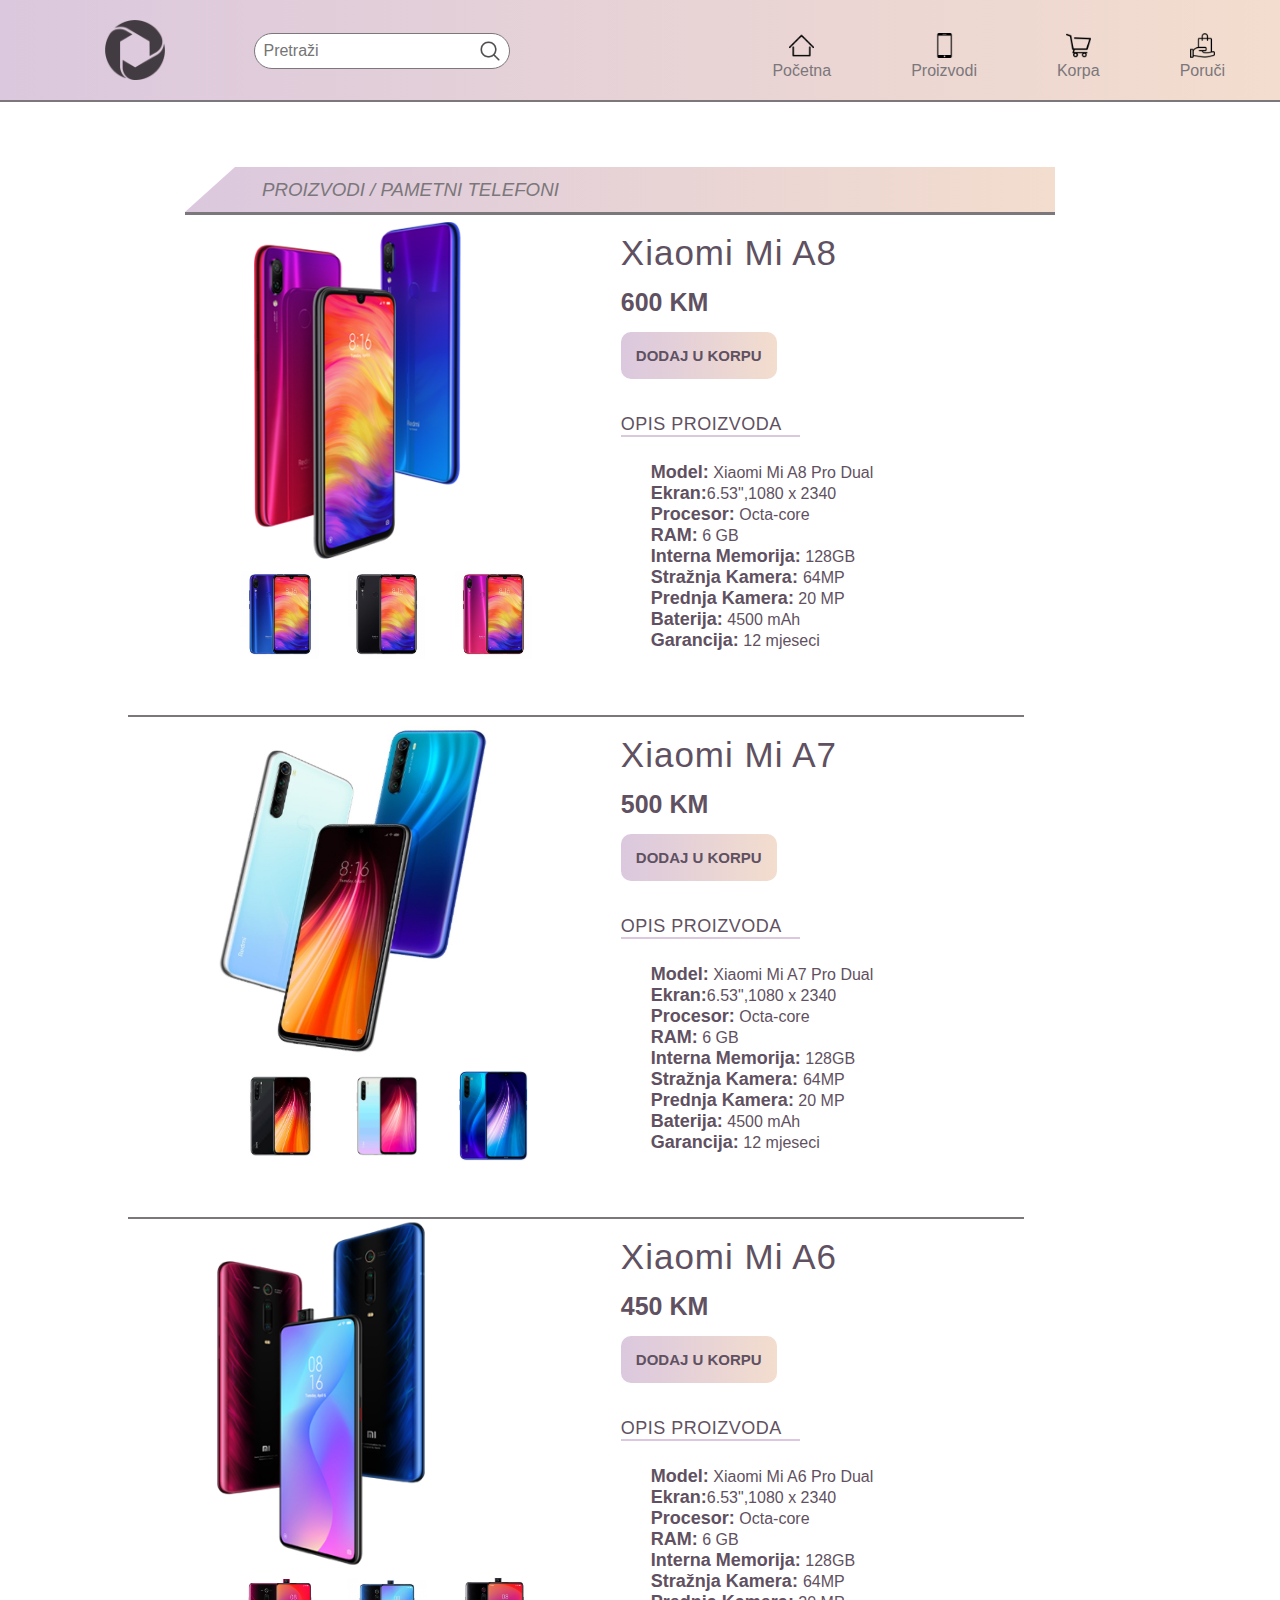
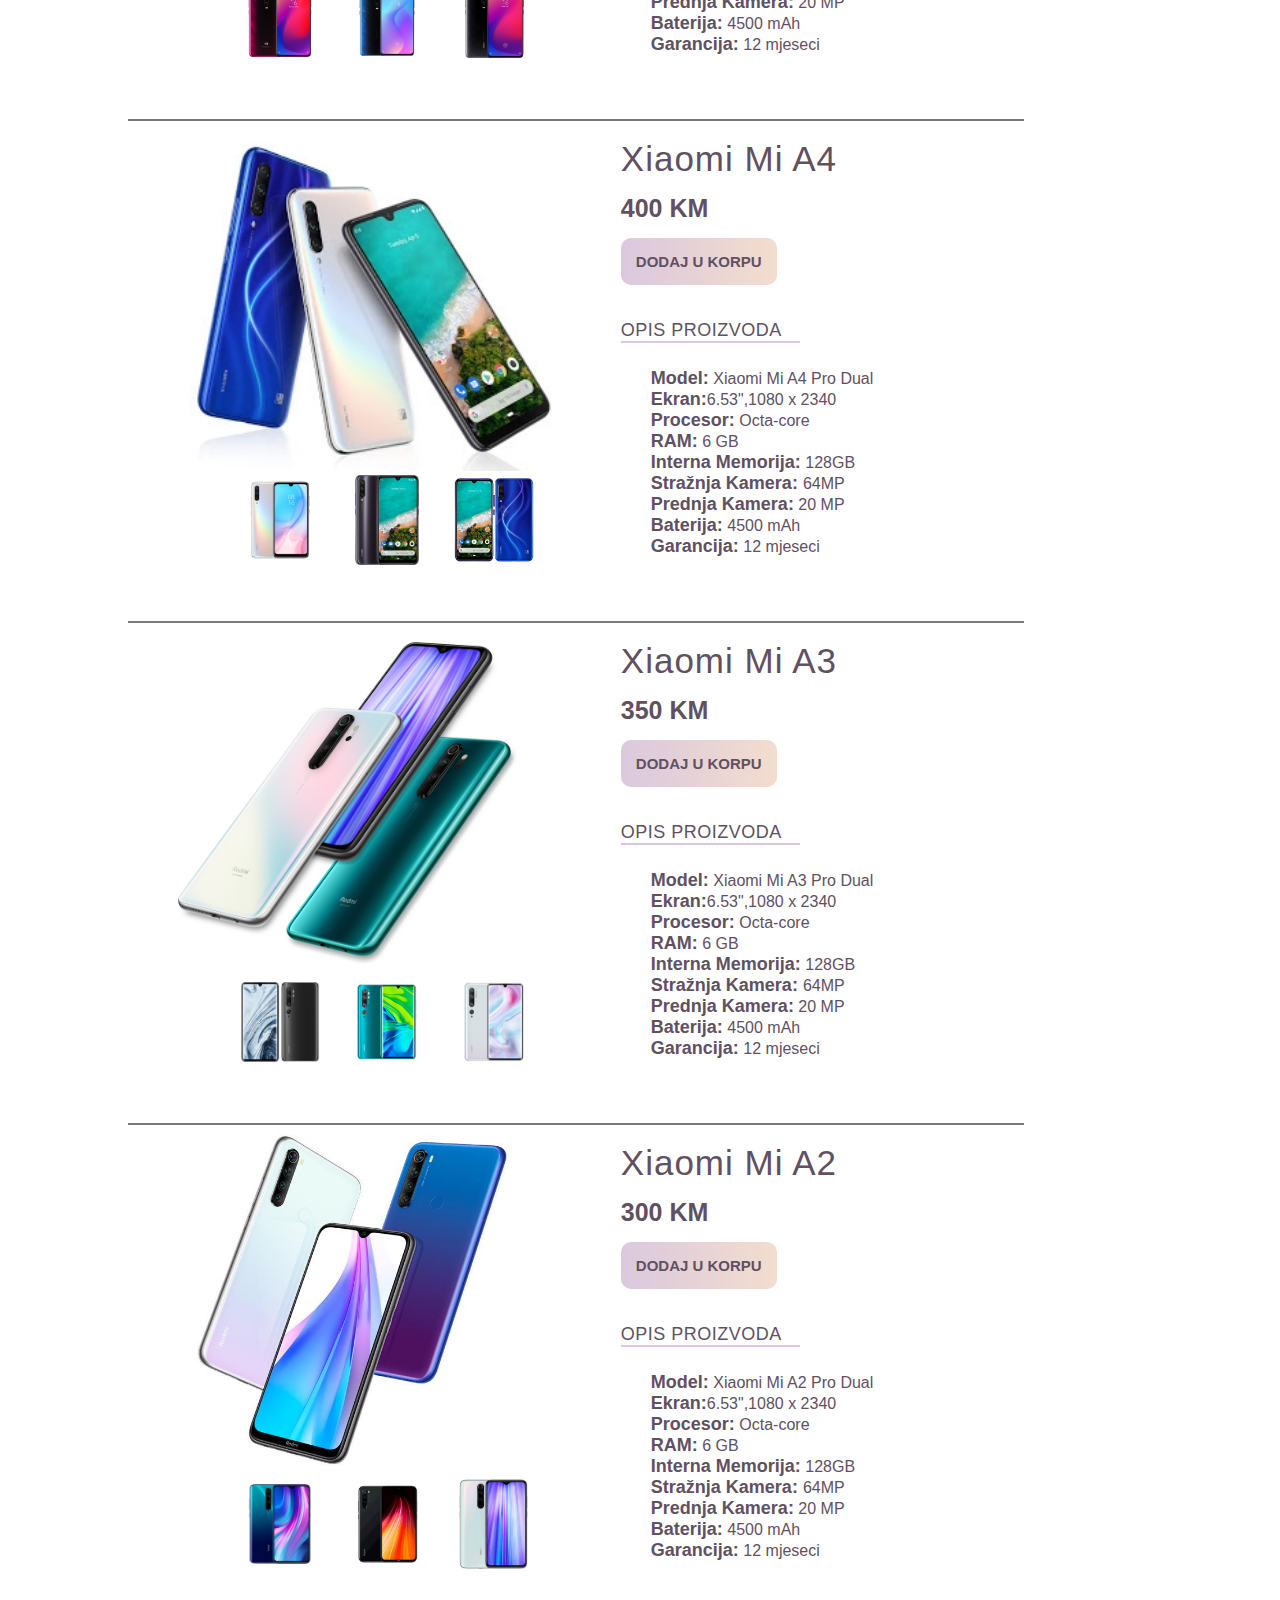
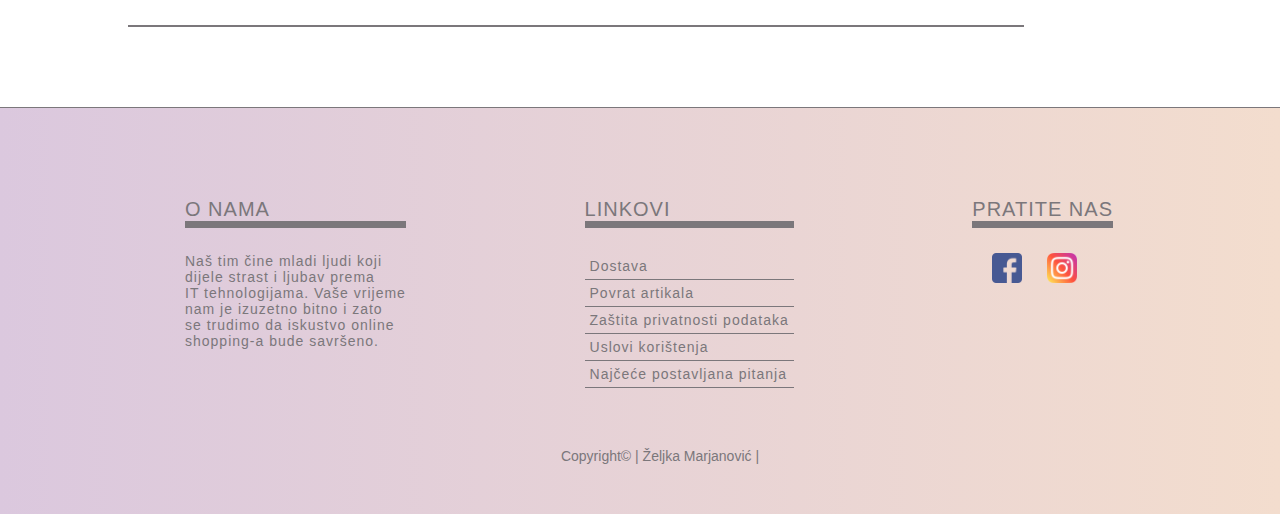
==== proizvodi.html @ 8cc70e80 "Add files via upload" ====
<!DOCTYPE html>
<html>
<head>
    <meta charset="UTF-8">
    <meta name="viewport" content="width=device-width, initial-scale=1.0">
    <title>Online Shop/Proizvodi</title>
    <link rel="stylesheet" href="style.css">
    <script type="text/javascript" src="validation.js"></script>
</head>
<body>
    <div class="nav-bar">
        <div class="search-box">
            <img src="img/logo.png" alt="Logo" class="logo">
            <input class="box" type="search" placeholder="Pretraži">
            <span class="input-img"><img src="img/magnifying-glass.png"></span>
        </div>
         <div class="menu-bar">
            <ul>
                <li><img src="img/home.png"><br><a href="index.html">Početna</a></li>
                <li><img src="img/smartphone-call.png"><br><a href="proizvodi.html">Proizvodi</a></li>
                <li><img src="img/shopping-cart-empty-side-view.png"><br><a href="korpa.html">Korpa</a></li>
                <li><img src="img/delivering.png"><br><a href="poruci.html">Poruči</a></li>
            </ul>
        </div>
    </div>
    <div class="container">
        <div class="subtitle">
            <h3>Proizvodi / Pametni telefoni</h3>
        </div>
    </div>
    <div class="zcontainer">
        <div class="ztext">
            <h1>Xiaomi Mi A8</h1>
            <h3>600 KM</h3>
            <button>DODAJ U KORPU</button>
            <h4>OPIS PROIZVODA</h4>
            <p><span>Model:</span> Xiaomi Mi A8 Pro Dual <br><span>Ekran:</span>6.53",1080 x 2340<br><span>Procesor:</span> Octa-core <br><span>RAM:</span> 6 GB<br><span>Interna Memorija:</span> 128GB<br><span>Stražnja Kamera: </span>64MP<br><span>Prednja Kamera:</span> 20 MP<br><span>Baterija:</span> 4500 mAh<br><span>Garancija:</span> 12 mjeseci</p>
        </div>
        <div class="zpicture">
            <img src="img/img5.png" alt="Smartphone" class="zimage">
            <img src="img/img-A8.jpg" alt="Smartphone" class="zsmall">
            <img src="img/imgA-8.jpg" alt="Smartphone" class="zsmall">
            <img src="img/imgA8.jpg"  alt="Smartphone" class="zsmall">
        </div>
    </div>
    <div class="zcontainer">
        <div class="ztext">
            <h1>Xiaomi Mi A7</h1>
            <h3>500 KM</h3>
            <button>DODAJ U KORPU</button>
            <h4>OPIS PROIZVODA</h4>
            <p><span>Model:</span> Xiaomi Mi A7 Pro Dual <br><span>Ekran:</span>6.53",1080 x 2340<br><span>Procesor:</span> Octa-core <br><span>RAM:</span> 6 GB<br><span>Interna Memorija:</span> 128GB<br><span>Stražnja Kamera: </span>64MP<br><span>Prednja Kamera:</span> 20 MP<br><span>Baterija:</span> 4500 mAh<br><span>Garancija:</span> 12 mjeseci</p>
        </div>
        <div class="zpicture">
            <img src="img/img7.jpeg" alt="Smartphone" class="zimage">
            <img src="img/img-A7.jpg" alt="Smartphone" class="zsmall">
            <img src="img/imgA-7.jpg" alt="Smartphone" class="zsmall">
            <img src="img/imgA7.jpg"  alt="Smartphone" class="zsmall">
        </div>
    </div>
    <div class="zcontainer">
        <div class="ztext">
            <h1>Xiaomi Mi A6</h1>
            <h3>450 KM</h3>
            <button>DODAJ U KORPU</button>
            <h4>OPIS PROIZVODA</h4>
            <p><span>Model:</span> Xiaomi Mi A6 Pro Dual <br><span>Ekran:</span>6.53",1080 x 2340<br><span>Procesor:</span> Octa-core <br><span>RAM:</span> 6 GB<br><span>Interna Memorija:</span> 128GB<br><span>Stražnja Kamera: </span>64MP<br><span>Prednja Kamera:</span> 20 MP<br><span>Baterija:</span> 4500 mAh<br><span>Garancija:</span> 12 mjeseci</p>
        </div>
        <div class="zpicture">
            <img src="img/img1.png" alt="Smartphone" class="zimage">
            <img src="img/Img-A6.jpg" alt="Smartphone" class="zsmall">
            <img src="img/imgA-6.jpg" alt="Smartphone" class="zsmall">
            <img src="img/imgA6.jpg"  alt="Smartphone" class="zsmall">
        </div>
    </div>
    <div class="zcontainer">
        <div class="ztext">
            <h1>Xiaomi Mi A4</h1>
            <h3>400 KM</h3>
            <button>DODAJ U KORPU</button>
            <h4>OPIS PROIZVODA</h4>
            <p><span>Model:</span> Xiaomi Mi A4 Pro Dual <br><span>Ekran:</span>6.53",1080 x 2340<br><span>Procesor:</span> Octa-core <br><span>RAM:</span> 6 GB<br><span>Interna Memorija:</span> 128GB<br><span>Stražnja Kamera: </span>64MP<br><span>Prednja Kamera:</span> 20 MP<br><span>Baterija:</span> 4500 mAh<br><span>Garancija:</span> 12 mjeseci</p>
        </div>
        <div class="zpicture">
            <img src="img/Mi%20A3.jpg" alt="Smartphone" class="zimage">
            <img src="img/Img-A4.jpg" alt="Smartphone" class="zsmall">
            <img src="img/ImgA-4.jpg" alt="Smartphone" class="zsmall">
            <img src="img/ImgA4.jpg"  alt="Smartphone" class="zsmall">
        </div>
    </div>
    <div class="zcontainer">
        <div class="ztext">
            <h1>Xiaomi Mi A3</h1>
            <h3>350 KM</h3>
            <button>DODAJ U KORPU</button>
            <h4>OPIS PROIZVODA</h4>
            <p><span>Model:</span> Xiaomi Mi A3 Pro Dual <br><span>Ekran:</span>6.53",1080 x 2340<br><span>Procesor:</span> Octa-core <br><span>RAM:</span> 6 GB<br><span>Interna Memorija:</span> 128GB<br><span>Stražnja Kamera: </span>64MP<br><span>Prednja Kamera:</span> 20 MP<br><span>Baterija:</span> 4500 mAh<br><span>Garancija:</span> 12 mjeseci</p>
        </div>
        <div class="zpicture">
            <img src="img/img9.png" alt="Smartphone" class="zimage">
            <img src="img/Img-A3.jpg" alt="Smartphone" class="zsmall">
            <img src="img/imgA-3.png" alt="Smartphone" class="zsmall">
            <img src="img/ImgA3.jpg"  alt="Smartphone" class="zsmall">
        </div>
    </div>
    <div class="zcontainer">
        <div class="ztext">
            <h1>Xiaomi Mi A2</h1>
            <h3>300 KM</h3>
            <button>DODAJ U KORPU</button>
            <h4>OPIS PROIZVODA</h4>
            <p><span>Model:</span> Xiaomi Mi A2 Pro Dual <br><span>Ekran:</span>6.53",1080 x 2340<br><span>Procesor:</span> Octa-core <br><span>RAM:</span> 6 GB<br><span>Interna Memorija:</span> 128GB<br><span>Stražnja Kamera: </span>64MP<br><span>Prednja Kamera:</span> 20 MP<br><span>Baterija:</span> 4500 mAh<br><span>Garancija:</span> 12 mjeseci</p>
        </div>
        <div class="zpicture">
            <img src="img/img10.jpg" alt="Smartphone" class="zimage">
            <img src="img/Img-A2.jpg" alt="Smartphone" class="zsmall">
            <img src="img/ImgA-2.jpg" alt="Smartphone" class="zsmall">
            <img src="img/ImgA2.jpg"  alt="Smartphone" class="zsmall">
        </div>
    </div>
    <div class="footer">
        <div class="container content">
            <div class="row">
                <div class="col-one">
                    <h1>O NAMA</h1>
                    <p>Naš tim čine mladi ljudi koji<br> dijele strast i ljubav prema <br>IT tehnologijama. Vaše vrijeme <br>nam je izuzetno bitno i zato<br> se trudimo da iskustvo online<br> shopping-a bude savršeno.</p>
                </div>
                <div class="col-two">
                    <h1>LINKOVI</h1>
                    <p>Dostava</p>
                    <p>Povrat artikala</p>
                    <p>Zaštita privatnosti podataka</p>
                    <p>Uslovi korištenja</p>
                    <p>Najčeće postavljana pitanja</p>
                </div>
                <div class="col-three">
                    <h1>PRATITE NAS</h1>
                    <img src="img/facebook.png" alt="Facebook">
                    <img src="img/instagram.png" alt="Instagram">
                </div>
            </div>
        </div>
        <div>
        <p class="copyright">Copyright&copy; | Željka Marjanović |</p>
        </div>
    </div>
</body>
</html>
---- style.css ----
* {
    margin: 0;
    padding: 0;
    font-family: sans-serif;
}
.nav-bar {
    height: 100px;
    width: 100%;
    top: 0;
    position: relative;
    margin-bottom: 20px;
    background: linear-gradient(to right, #dbc8de, #f3ddce);
    border-bottom: 2px solid #7b777b;
}
.logo {
    height: 60px;
    width: 60px;
    margin-top: 15px;
    margin-left: 100px;
    padding: 5px;
    opacity: 0.7;
}
.box {
    position: relative;
    bottom: 29px;
    margin-left: 80px;
    outline: none;
    border: 1px solid #7b777b;
    border-radius: 18px;
    font-size: 16px; 
    padding: 8px;
    width: 20%;
}
.search-box span img {
    height: 20px;
    width: 20px;
    position: relative;
    bottom: 24px;
    right: 35px;
    cursor: pointer;
    opacity: 0.7;
}
.menu-bar {
    width: 55%;
    float: right;
}
.menu-bar ul {
    display: inline-flex;
    float: right;
    position: relative;
    bottom: 65px;
    right: 15px;
}
.menu-bar ul li {
    list-style-type: none;
    background: transparent;
    cursor: pointer;
    text-align: center;
}
.menu-bar ul li img {
    width: 25px;
    height: 25px;
}
.menu-bar ul li a {
    text-decoration: none;
    text-align: center;
    color: black;
    padding: 40px;
    color: #7b777b;
}
.menu-bar ul li::after{
    content: "";
    height: 2px;
    width: 0;
    background: #7b777b;
    display: block;
    margin: auto;
    transition: .5s;
}
.menu-bar ul li:hover::after{
    width: 60%;
}
@media only screen and (max-width: 980px) {
    .nav-bar {
        width: 100%;
    }
    .logo {
        margin-left: 25px;
    }
    .menu-bar {
        width: 100%;
    }
    .menu-bar ul {
        width: 100%;
    }
    .menu-bar ul li {
        position: relative;
        top: 85px;
        left: 15px;
        width: 24%;
    }
    .menu-bar ul li:hover::after {
        width: 0;
        height: 0;
    }
    .menu-bar ul li img {
        position: relative;
        left: 6px;
    }
}
.container {
    margin-top: 65px;
    margin-left: 185px;
    width: 80%;
}
.subtitle {
    height: 45px;
    width: 85%;
    background: linear-gradient(to right, #dbc8de, #f3ddce);
    border-bottom: 3px solid #7b777b;
}
.subtitle h3 {
    display: inline-block;
    margin: 12px;
    padding-left: 65px;
    text-transform: uppercase;
    font-weight: 100;
    font-style: italic;
    color: #7b777b;
}
.subtitle::after {
    content: "";
    border-top: 45px solid white;
    border-right: 50px solid transparent;
    position: absolute;
    display: flex;
    margin-top: -46px;
}
.col img {
    width: 80%;
    padding: 15px;
    cursor: pointer;
}
.col img:hover {
    transform: scale(1.1);
}
.row-one, .row-two {
    display: grid;
    grid-template-columns: 1fr 1fr 1fr;
    position: relative;
    left: 45px;
    padding: 15px 10px;
    width: 80%;
}
.col {
    width: 100%;
}
.col h3, h5{
    margin-left: 65px;
    padding: 5px;
    color: #7b777b;
    font-weight: 700;
    
}
.col h5 {
    margin-left: 90px;
    font-size: 17px;
}
@media only screen and (max-width: 980px) {
    .container {
        width: 70%;
        margin-left: 145px;
    }
    .subtitle{
        width: 90%;
        position: absolute;
        top: 200px;
        right: 30px
    }
    .row-one, .row-two {
        display: grid;
        grid-template-columns: 1fr;
        position: relative;
        top: 100px;
        left: -20px;
    }
    .col img {
        width: 80%;
    }
    .col img:hover {
        transform: none;
    }
    .col h3 {
        margin-left: 30%;
    }
    .col h5 {
        margin-left: 35%;
    }
}
.container text-content {
    width: 100%;
    max-width: 980px;
}
.row {
    display: flex;
    justify-content: space-between;
}
.footer {
    margin-top: 80px;
    padding-bottom: 50px;
    padding-right: 120px;
    background: linear-gradient(to right, #dbc8de, #f3ddce);
    border-top: 1px solid #7b777b;
}   
.footer h1{
    font-size: 20px;
    margin: 25px 0;
    font-weight: 300;
    letter-spacing: 1px;
    border-bottom: 7px solid #7b777b;
    color: #7b777b;
}
.footer p {
    font-size: 14px;
    color: #7b777b;
}
.col-one p {
    letter-spacing: 1px;
}
.col-two p{
    padding: 5px;
    border-bottom: 1px solid  #7b777b;
    letter-spacing: 1px;
    cursor: pointer;
}
.col-three img {
    width: 30px;
    height: 30px;
    padding-left: 20px;
    cursor: pointer;
}
.copyright {
    text-align: center;
    margin-top: 30px;
    margin-left: 160px;
    padding-top: 30px;
}
@media only screen and (max-width: 980px) {
    .row {
        display: flex;
        flex-flow: column;
    }
    .container text-content {
        width: 50%;
    }
}

/*---------- Korpa ------------*/

.big-table {
    width: 80%;
    margin: 35px;
    padding: 20px;
    border: 1px solid #dbc8de;
    color: #5f5161;
}
.big-table, td {
    width: 80%;
    padding: 10px;
    margin: 25px;
    font-weight: 700;
}
.icon {
    width: 1%;
    height: 8px;
    object-fit: contain;
    padding: 5px;
    position: relative;
    bottom: 35px;
    border: 1px solid #7b777b;
    border-radius: 50%;
    background: linear-gradient(to right, #dbc8de, #f3ddce);
    cursor: pointer;
}
.phone {
    width: 120px;
    height: 100px;
    object-fit: contain;
    margin-left: 35px;
}
td span {
    position: relative;
    bottom: 40px;
    margin-left: 85px;
    font-size: 20px; 
}
.quantity {
    outline: none;
    padding: 3px;
    border: 2px solid #7b777b;
    color: #5f5161;
    font-weight: 700;
    font-size: 15px;
    text-align: center;
}
.btn button {
    font-size: 18px;
    padding: 15px 80px;
    position: sticky;
    left: 62%;
    border: none;
    background: linear-gradient(to right, #dbc8de, #f3ddce);
    border-radius: 20px;
    color: #5f5161;
    letter-spacing: 1px;
    cursor:pointer;
    outline: none;
}
.btn a {
    text-decoration: none;
}
@media only screen and (max-width: 980px) {
    .big-table {
        width: 100%;
        display: flex;
        position: relative;
        right: 120px;
        top: 120px;
        border: none;
    }
    .big-table, td {
        display: flex;
        flex-flow: column;
        text-align: left;
    }
    .icon {
        width: 5%;
        height: 13px;
    }
    .phone {
        margin-left: 50px;
        width: 170px;
        height: 200px;
    }
    .quantity {
        width: 20%;
        margin-left: 105px;
        align-items: center;
    }
    td {
        padding-left: 25px;
        text-align: center;
    }
    td span {
        position: relative;
        bottom: 0;
        margin-left: 25px;
    }
    .btn button{
        position: relative;
        top: 70px;
        left: 55px;
        padding: 10px 20px;
        border-radius: 15px;
        letter-spacing: 0;
    }
}

/*------------ Poruči ----------*/

.shop {
    width: 79%;
    margin: 20px;
    padding: 10px;
    border: 1px solid #dbc8de;
}
label {
    border: 0;
    display: block;
    margin: 0 auto;
    text-align: center;
    width: 200px;
    color: #7b777b;
    font-weight: 600;
}
.shop input[type="text"], .shop input[type="tel"], .shop input[type="email"] {
    border: 0;
    display: block;
    margin: 0 auto;
    text-align: center;
    border: 2px solid #dbc8de;
    padding: 10px 10px;
    width: 200px;
    outline: none;
    color: #5f5161;
    font-size: 15px;
    border-radius: 15px; 
    transition: .25s;
}
.shop input[type="text"]:focus, .shop input[type="tel"]:focus, .shop input[type="email"]:focus {
    width: 280px;
    border-color: #f3ddce;
}
.shop input[type="submit"] {
    border: 0;
    background: none;
    display: block;
    margin: 20px auto;
    padding: 20px;
    width: 200px;
    background: linear-gradient(to right, #dbc8de, #f3ddce);
    color: #5f5161;
    text-transform: uppercase;
    font-weight: 700;
    outline: none;
    border-radius: 20px;
    cursor:pointer; 
}
@media only screen and (max-width: 980px) {
    .shop {
        position: relative;
        top: 70px;
        right: 60px;
    }
    .shop input[type="text"]:focus, .shop input[type="tel"]:focus, .shop input[type="email"]:focus {
        width: 240px;
    }
}

/*--------------- Proizvodi ---------------*/

.zcontainer {
    width: 70%;
    height: 500px;
    margin-left: 10%;
    margin-right: 10%;
    border-bottom: 2px solid  #7b777b;
   
}
.ztext {
    width: 40%;
    margin-top: 2%;
    margin-right: 5%;
    margin-left: 5%;
    bottom: 50px;
    float: right;
    color: #5f5161;
}
.ztext h1 {
    font-size: 35px;
    font-weight: 500;
    padding-bottom: 15px;
    letter-spacing: 1px;
}
.ztext h3 {
    font-size: 25px;
    padding-bottom: 15px;
}
.ztext button {
    margin-bottom: 35px;
    font-size: 15px;
    font-weight: 600;
    padding: 15px;
    border: none;
    background: linear-gradient(to right, #dbc8de, #f3ddce);
    border-radius: 10px;
    color: #5f5161;
    cursor: pointer;
    outline: none;
}
.ztext h4 {
    margin-bottom: 25px;
    font-size: 18px;
    font-weight: 500;
    letter-spacing: .5px;
    border-bottom: 2px solid #dbc8de;
    width: 50%;
}
.ztext p {
    padding-left: 30px
}
.ztext p span{
    font-size: 18px;
    font-weight: 600;
}
.zpicture {
    width: 50%;
    height: 350px;
}
.zimage {
    width: 100%;
    height: 100%;
    object-fit: contain;
}
.zsmall {
    width: 80px;
    height: 90px;
    object-fit: contain;
    margin-left: 5%;
    display: inline-block;
    position: relative;
    left: 20%;
}
@media only screen and (max-width: 980px) {
    .zcontainer {
        position: relative;
        top: 85px;
        width: 90%;
        height: 400px;
        margin-left: 5%;
        margin-right: 5%;
        border-bottom: none;
    }
    .ztext h1 {
        font-size: 18px;
        font-weight: 300;
        letter-spacing: 1px;
    }
    .ztext h3 {
        font-size: 15px;
        padding-bottom: 15px;
    }
    .ztext button {
        margin-bottom: 25px;
        font-size: 10px;
    }
    .ztext h4 {
        margin-bottom: 15px;
        font-size: 12px;
        font-weight: 500;
        letter-spacing: .5px;
    }
    .ztext {
        font-size: 10px;
        padding-left: 0;
    }
    .ztext p span{
        font-size: 12px;
        font-weight: 700;
    }
    .zimage{
        height: 70%;
    }
    .zsmall {
        width: 40px;
        height: 80px;
    }
}
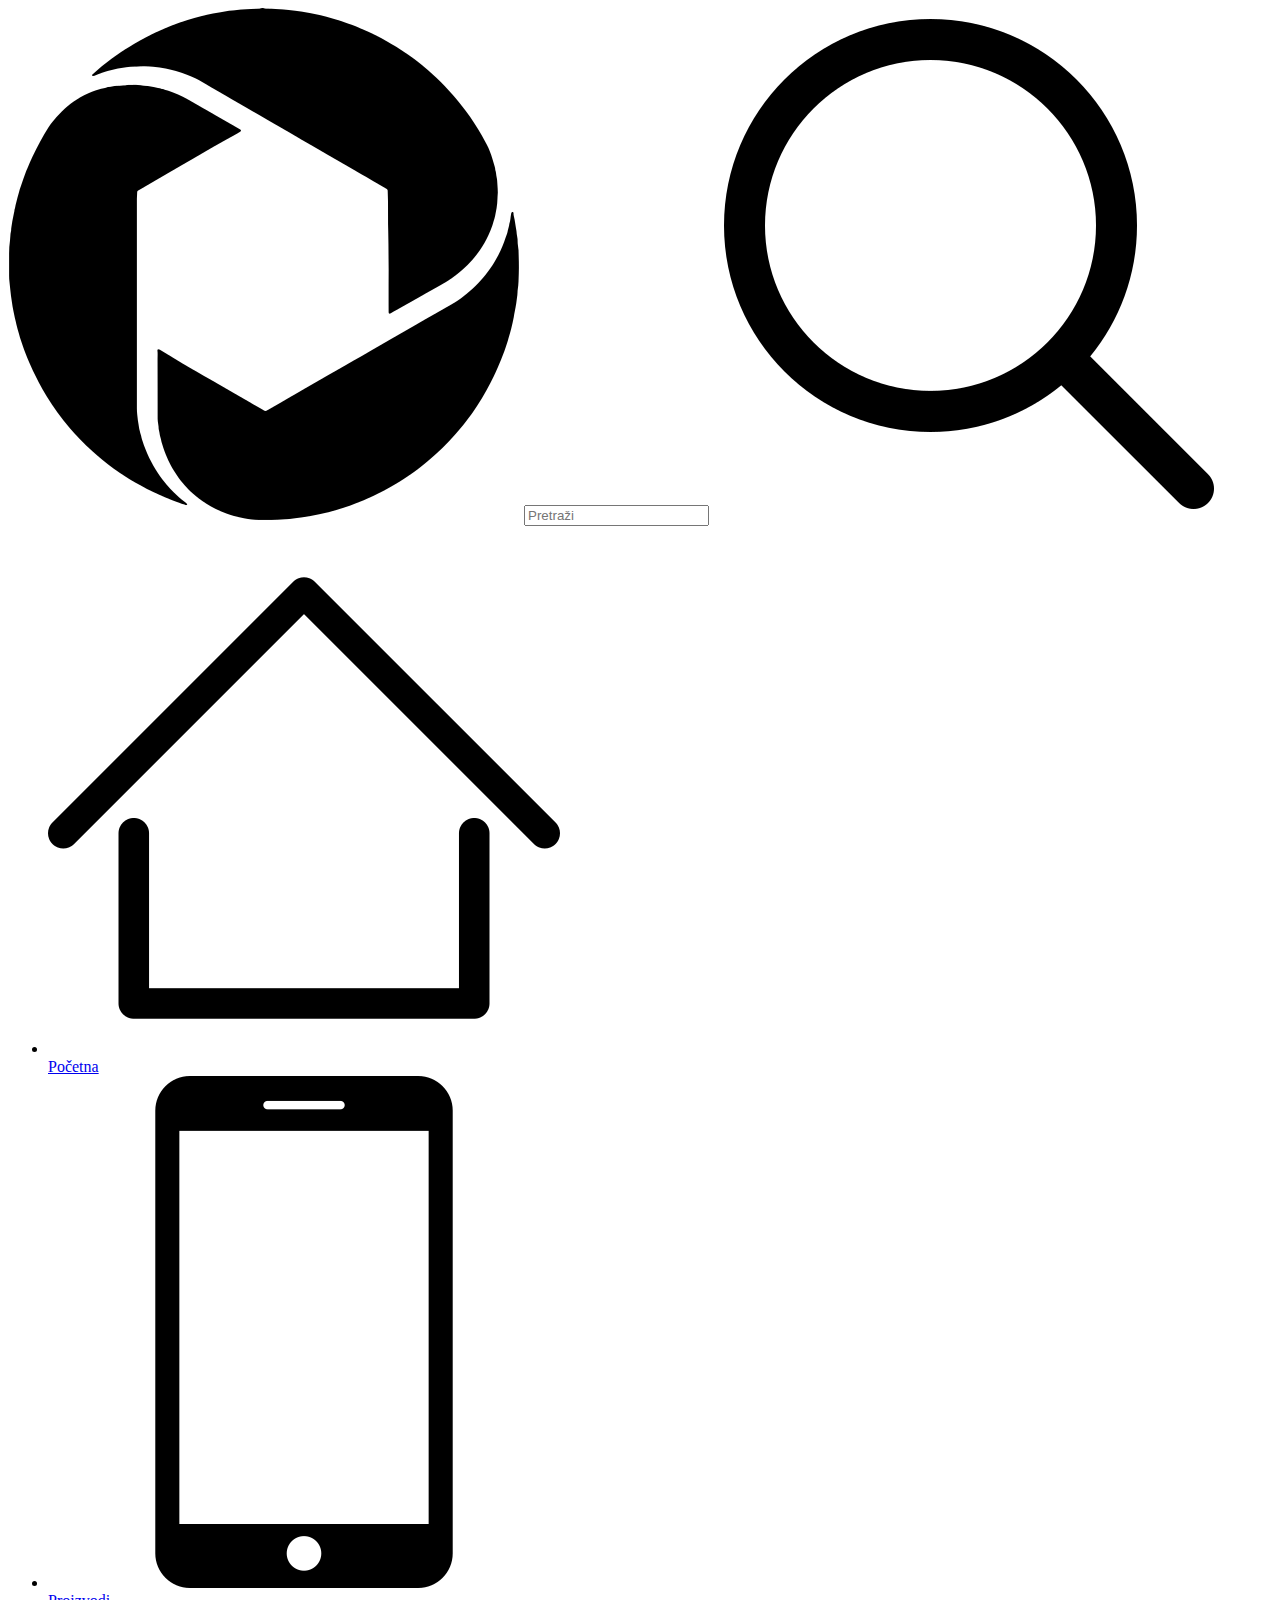
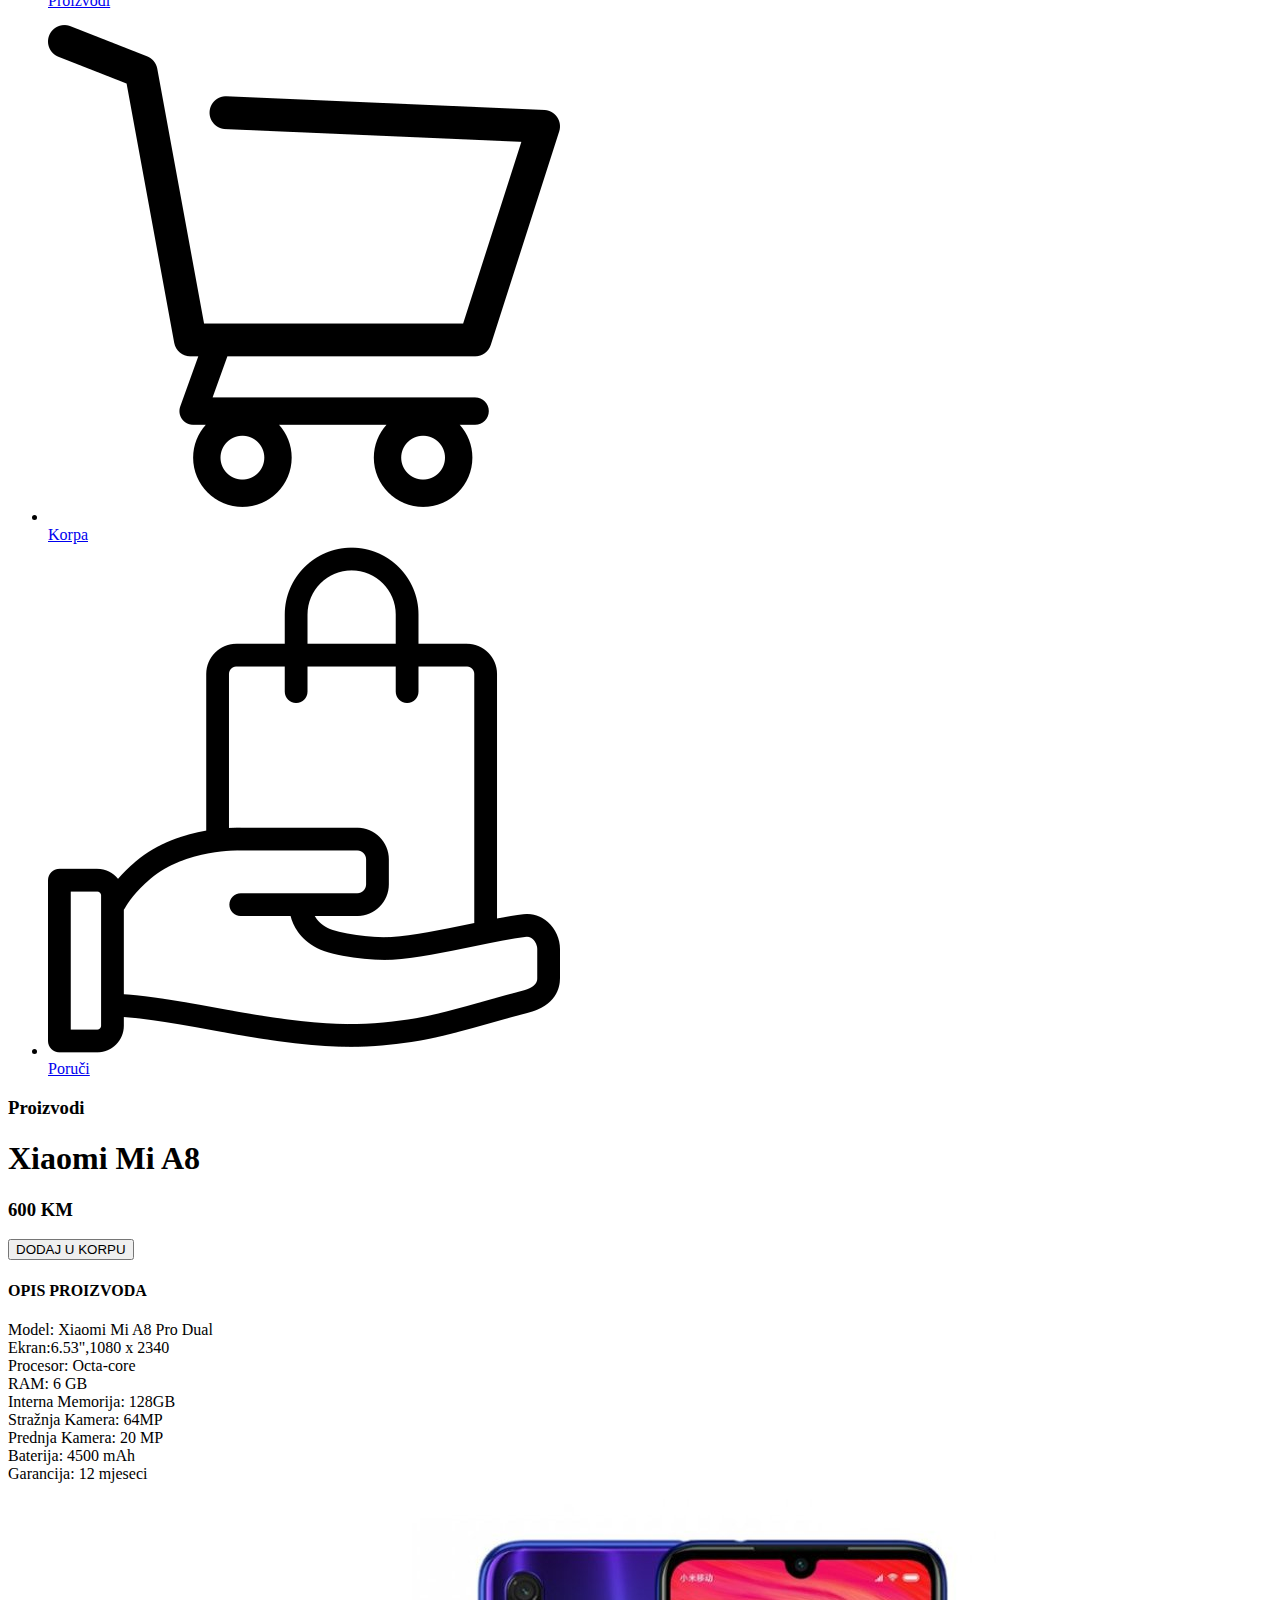
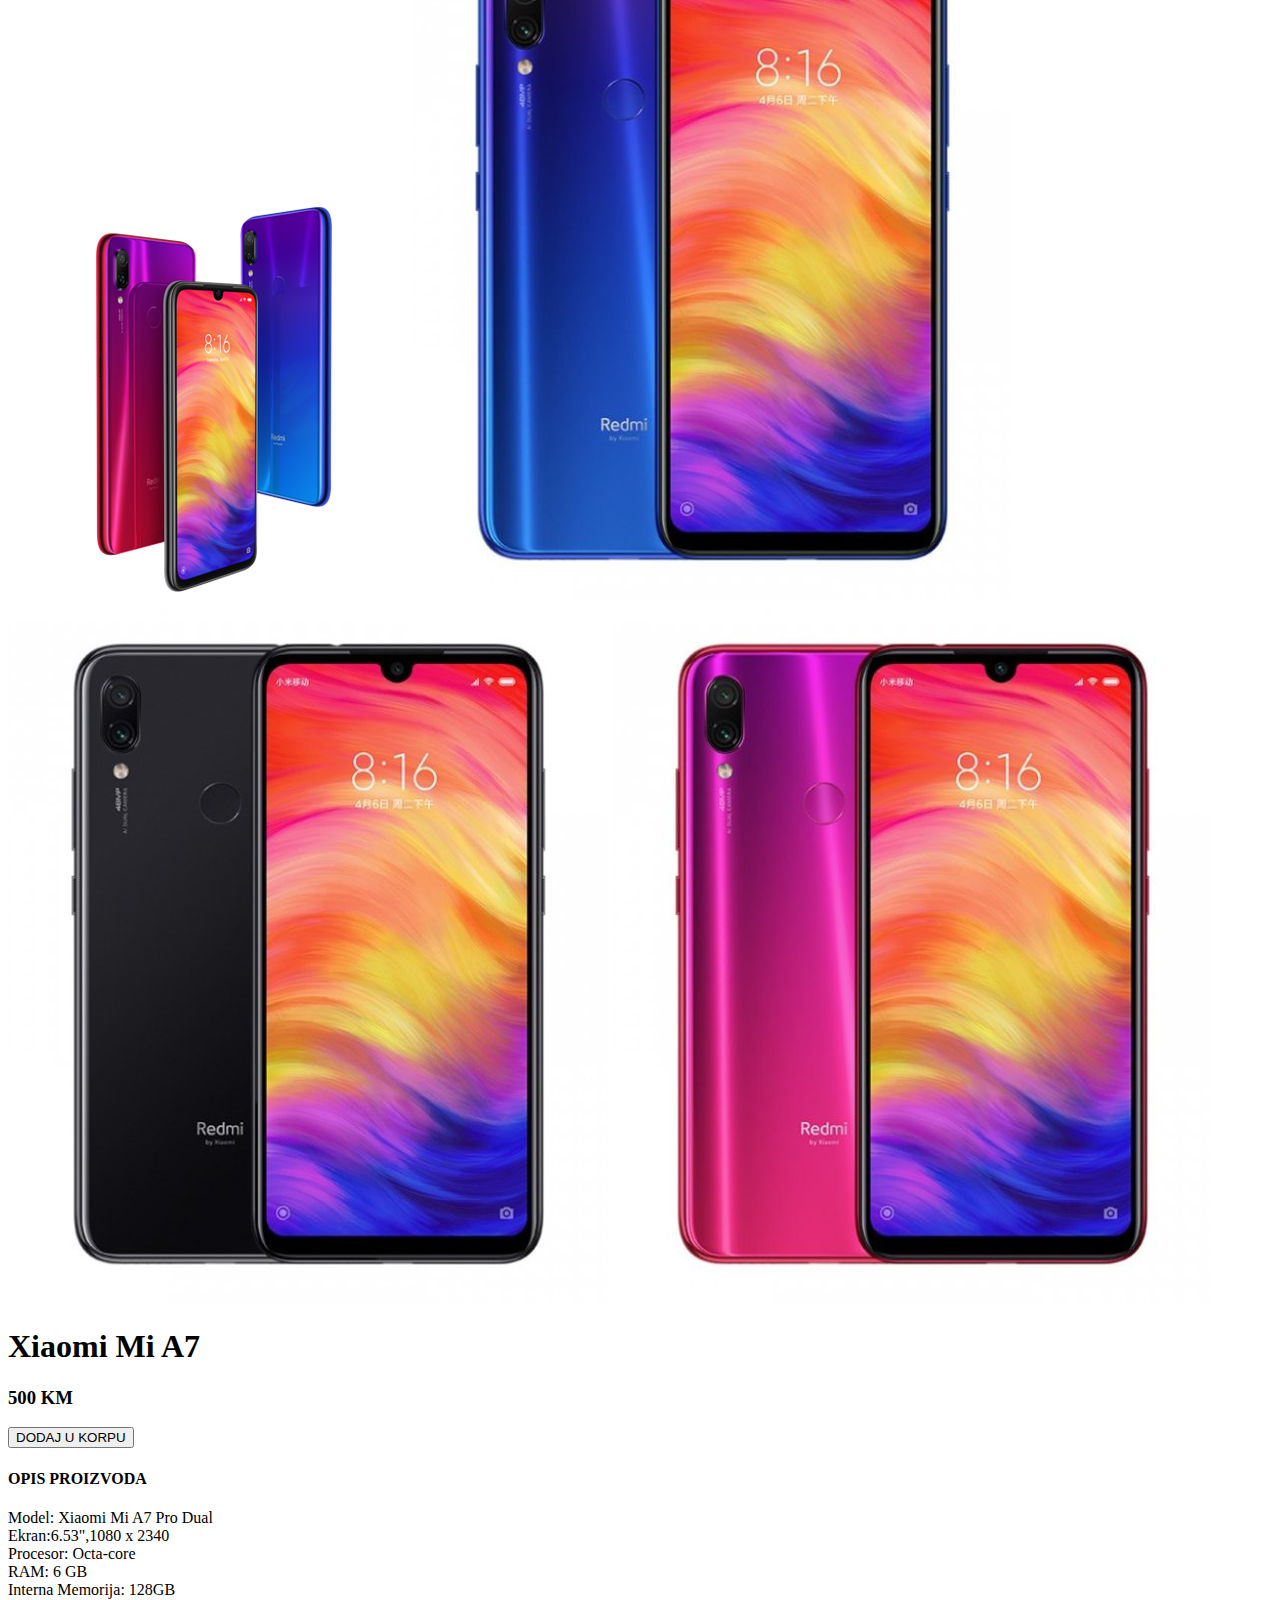
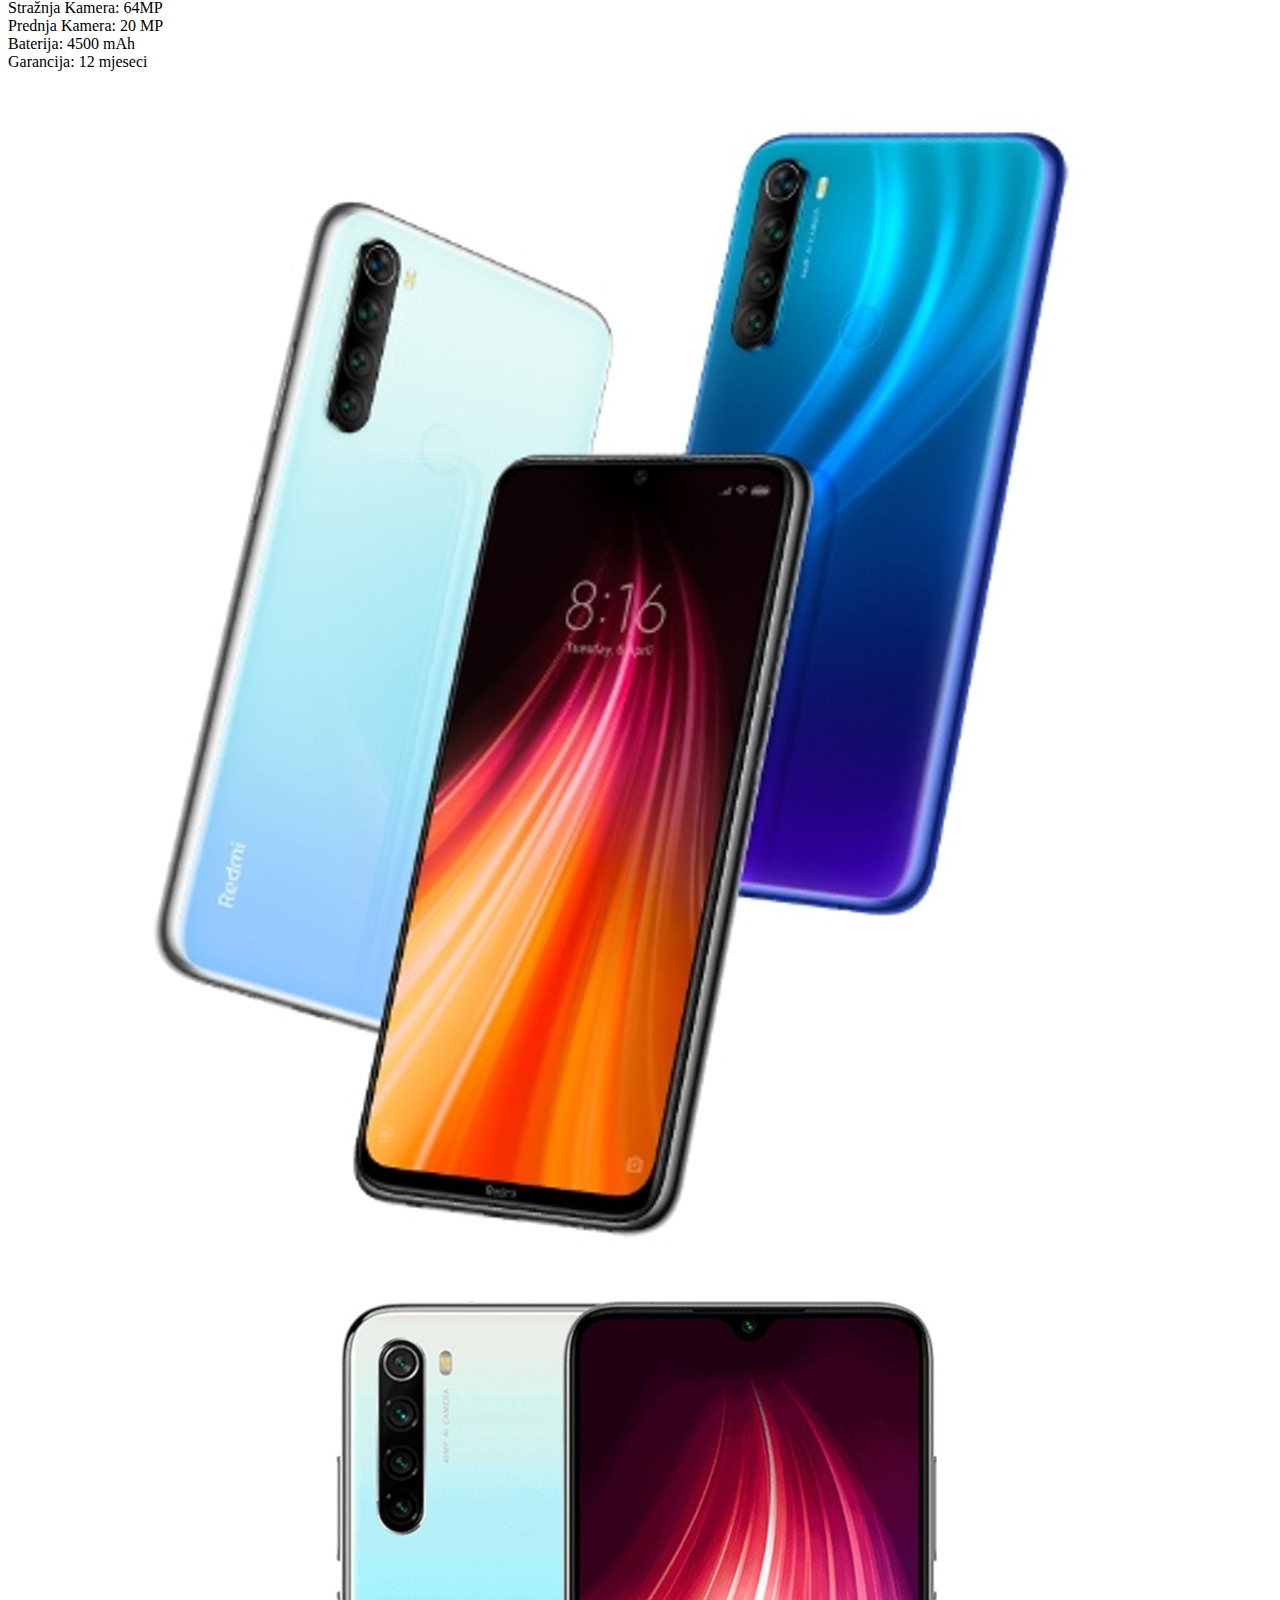
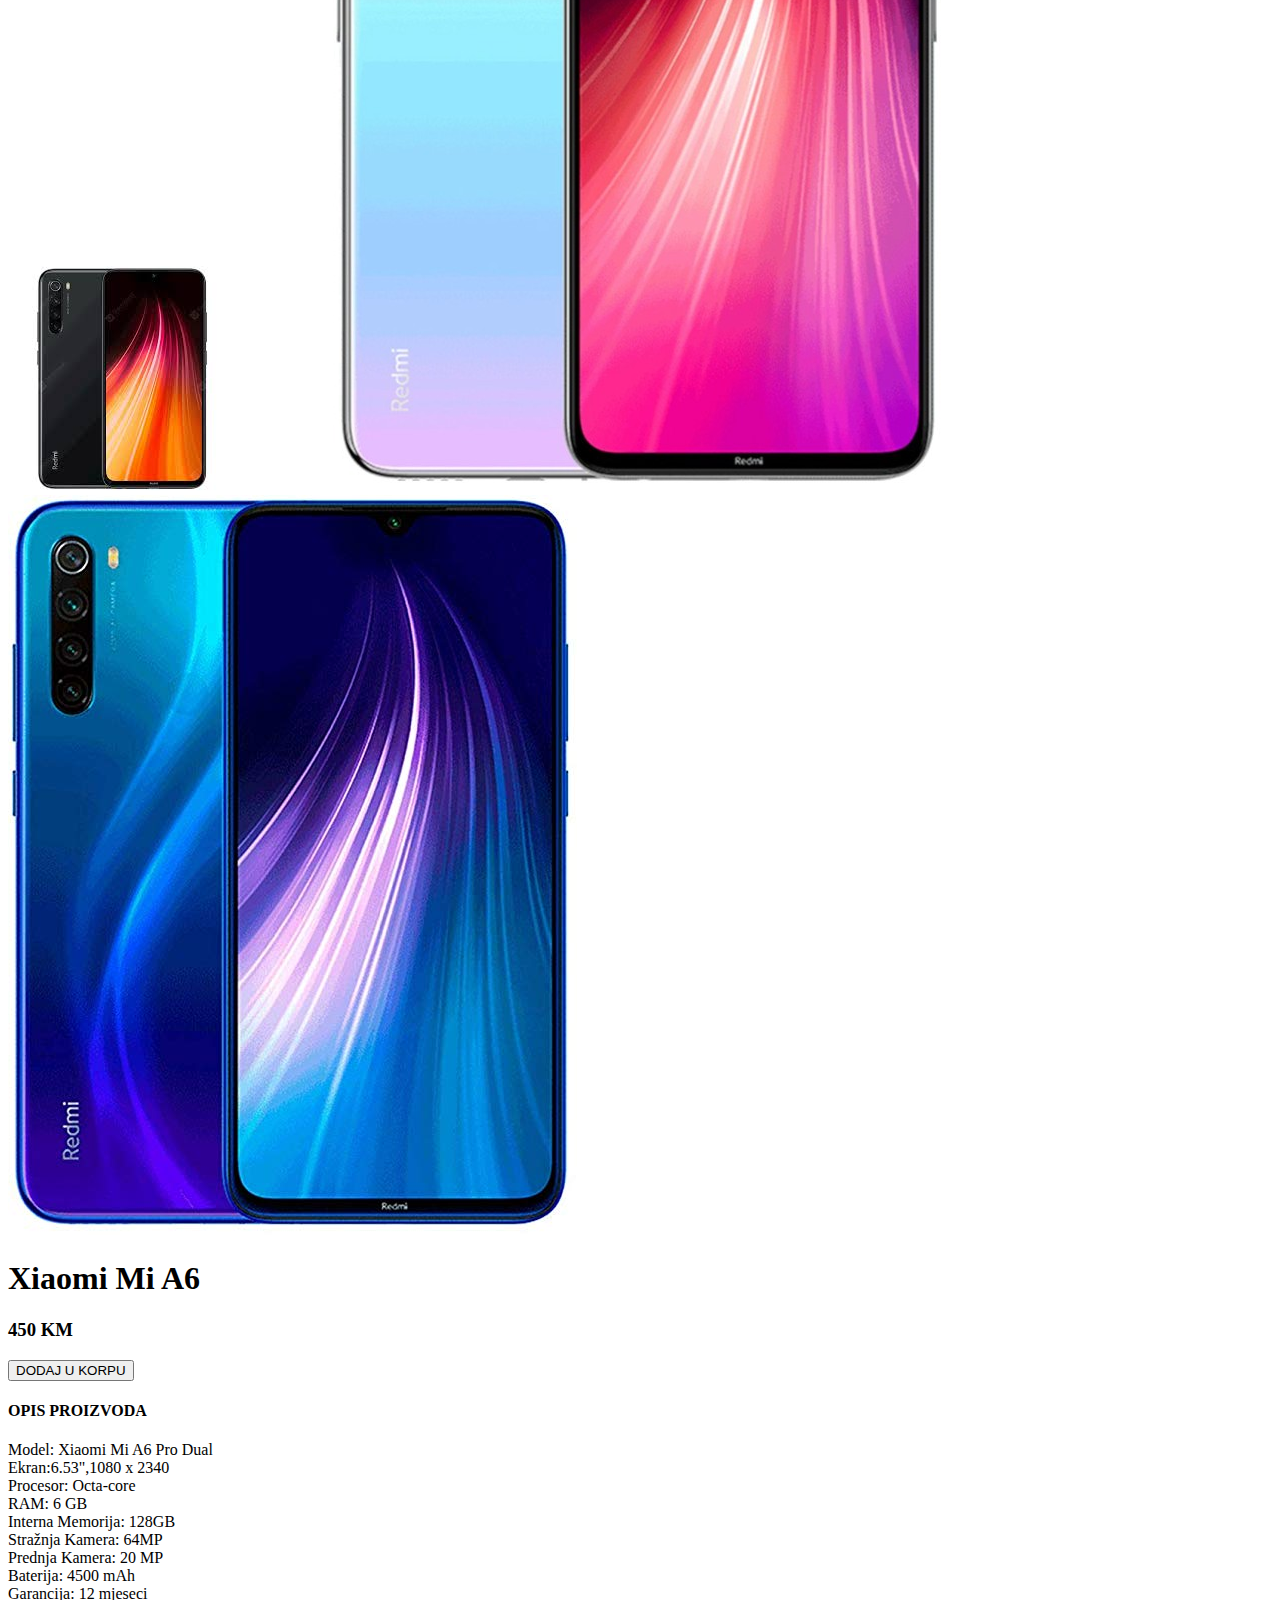
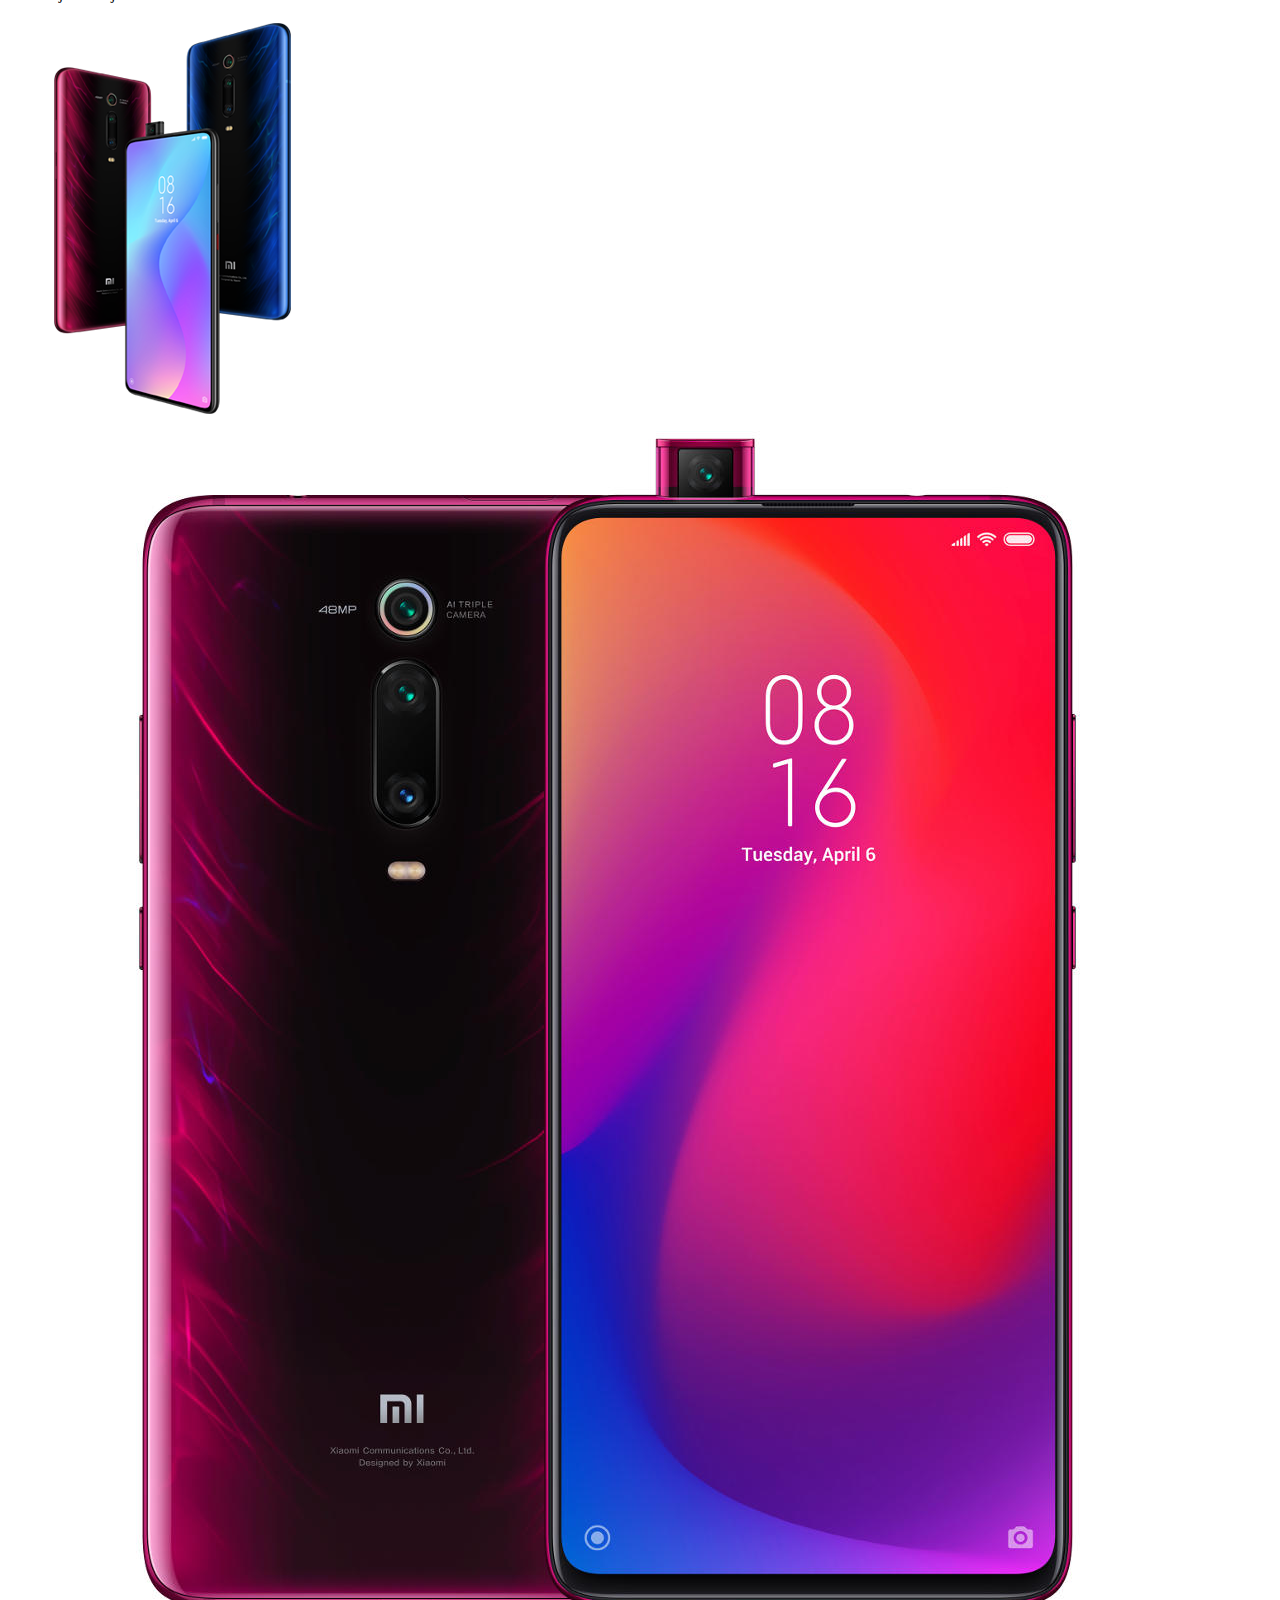
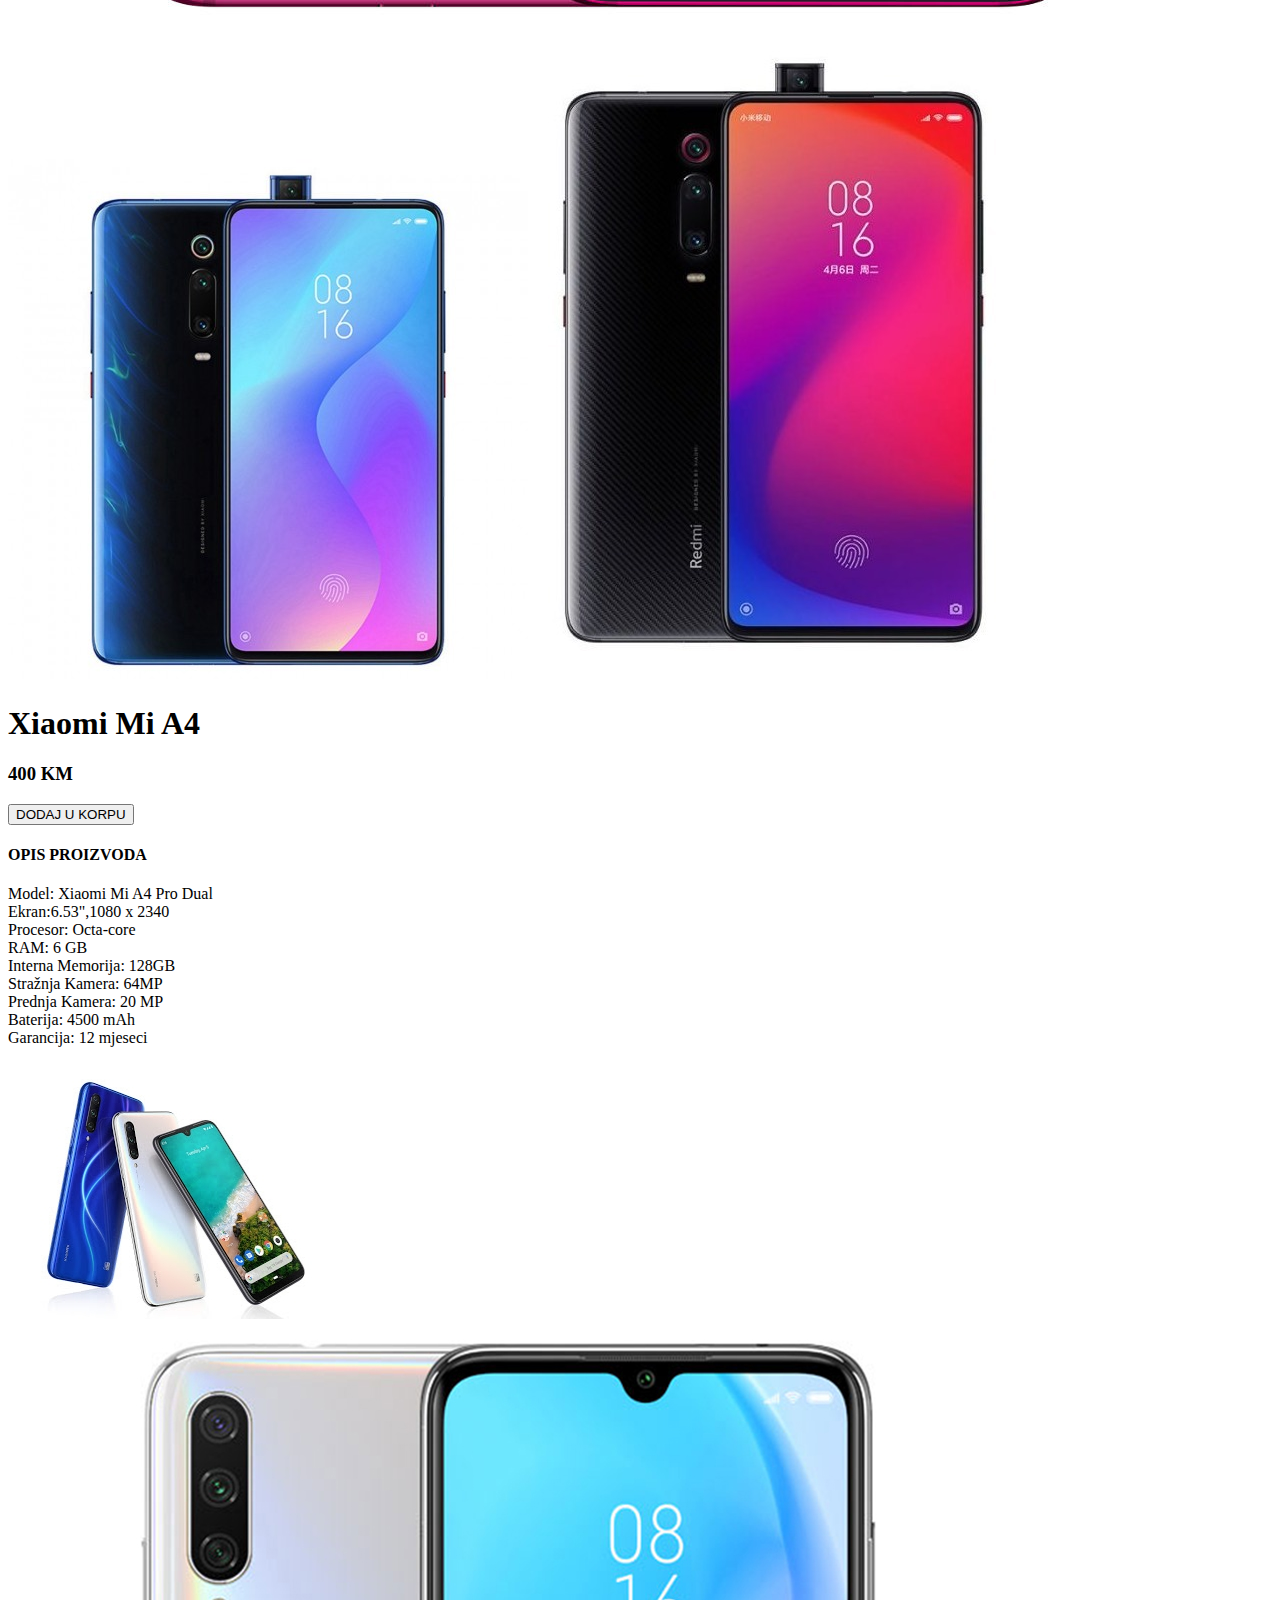
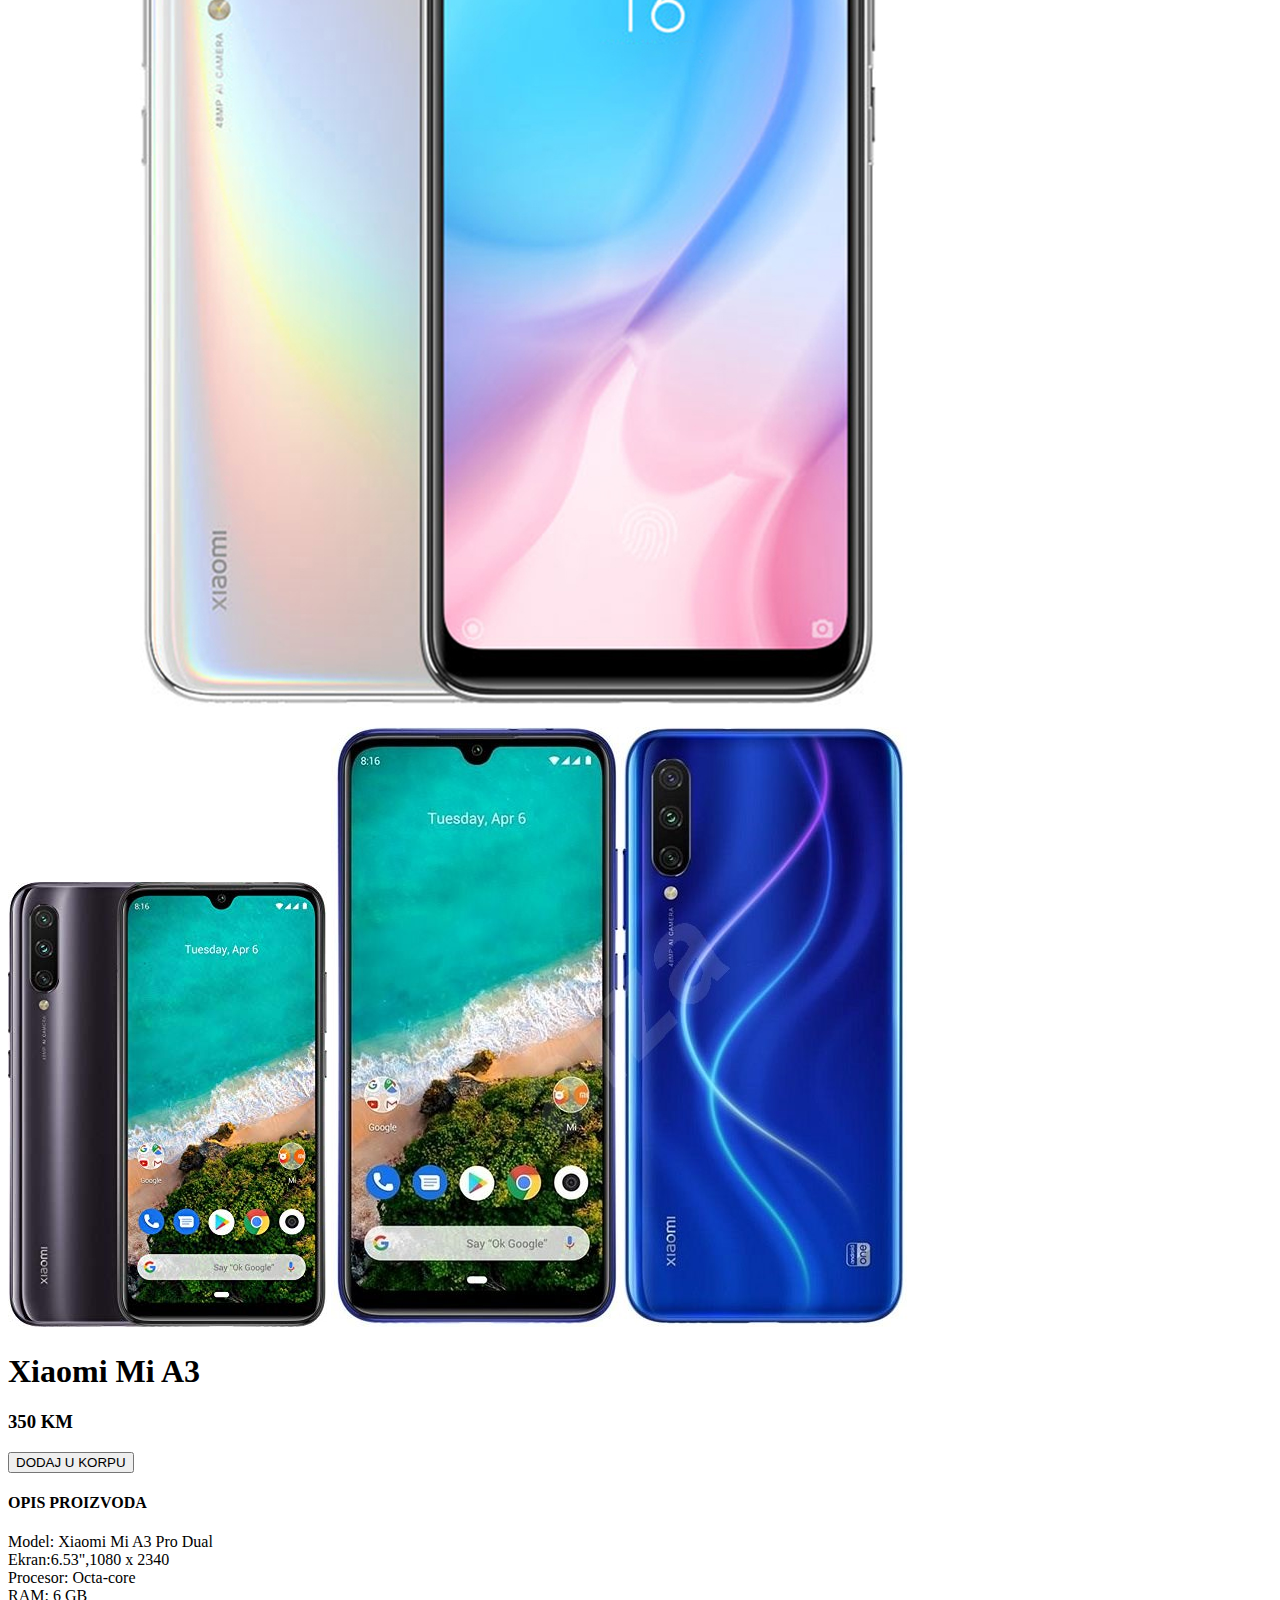
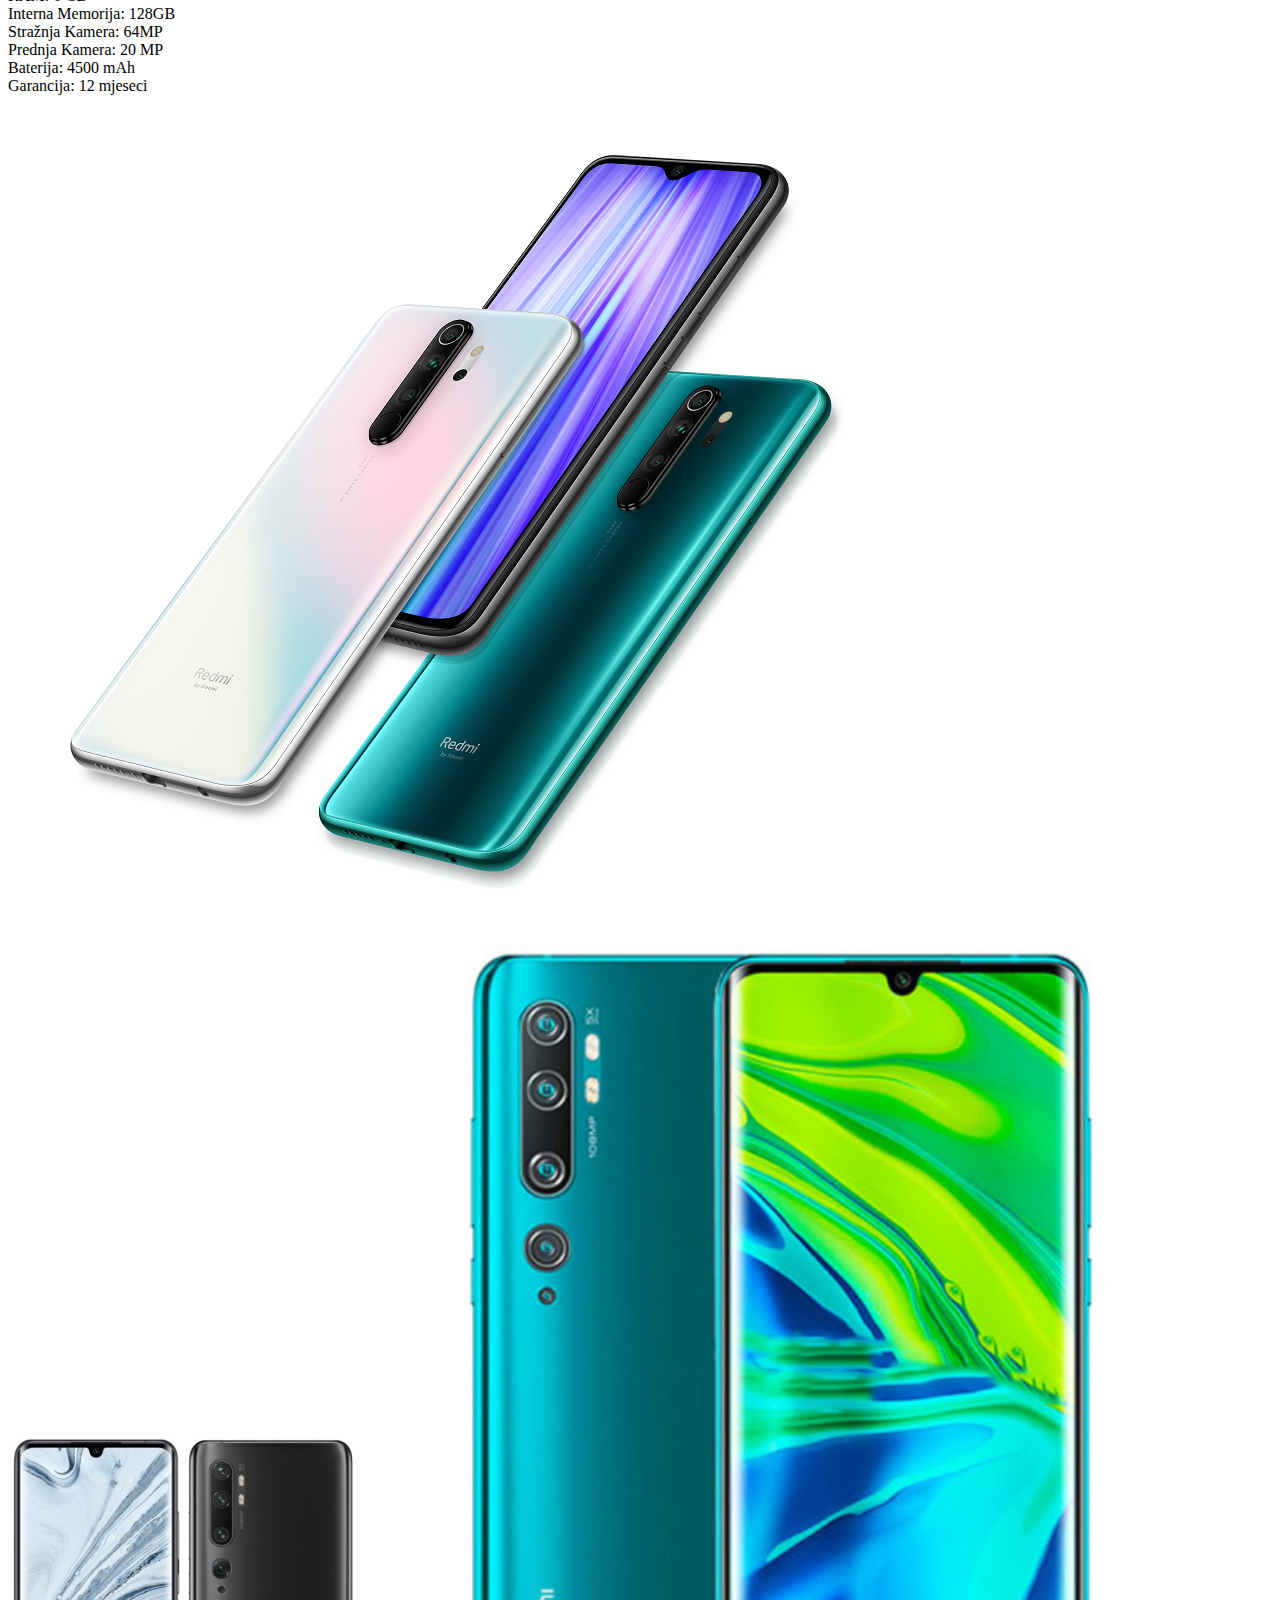
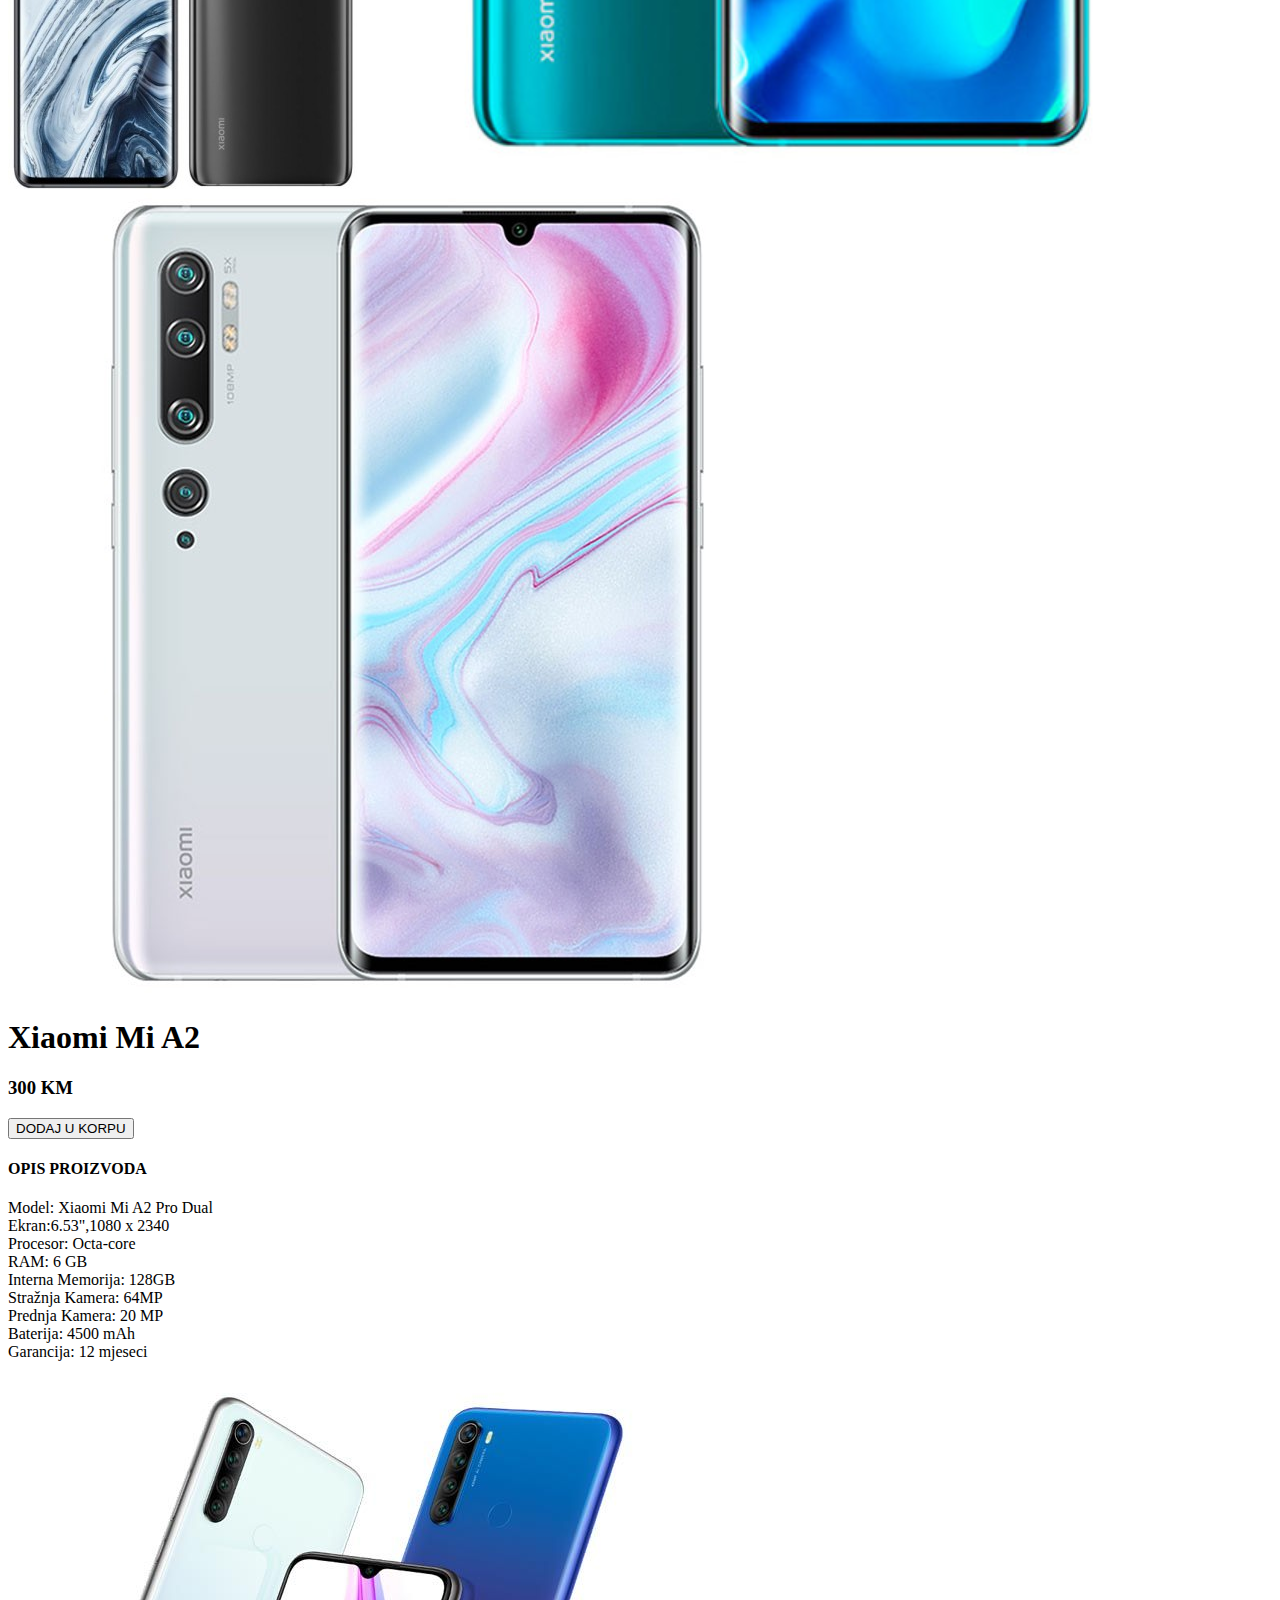
==== commit a1a9f1c3: "Update proizvodi.html" ====
--- a/proizvodi.html
+++ b/proizvodi.html
@@ -25,7 +25,7 @@
     </div>
     <div class="container">
         <div class="subtitle">
-            <h3>Proizvodi / Pametni telefoni</h3>
+            <h3>Proizvodi</h3>
         </div>
     </div>
     <div class="zcontainer">
@@ -145,4 +145,4 @@
         </div>
     </div>
 </body>
-</html>+</html>
